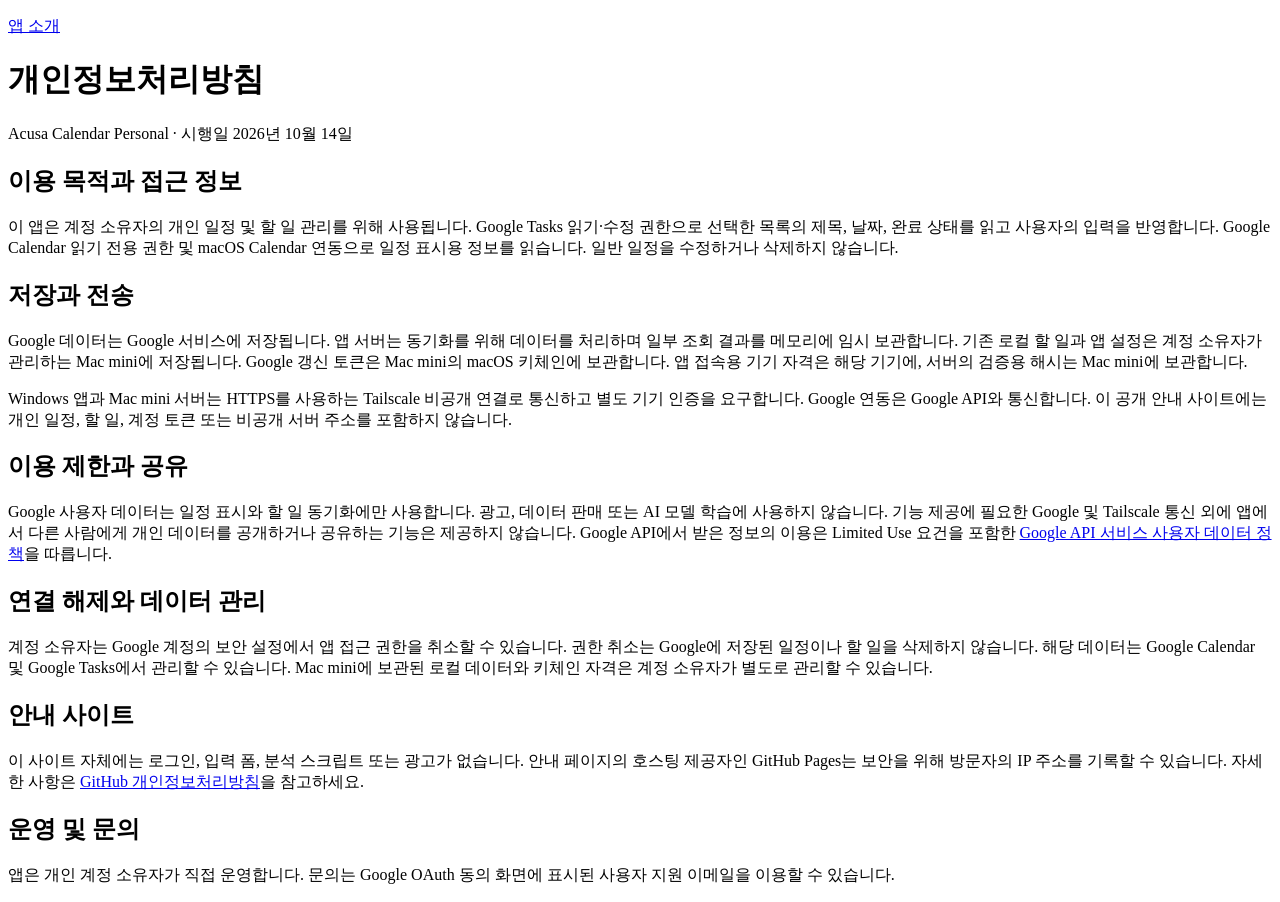
==== privacy.html @ 93000d71 "Publish app information and privacy policy" ====
<!doctype html>
<html lang="ko">
<meta charset="utf-8">
<meta name="viewport" content="width=device-width,initial-scale=1">
<title>개인정보처리방침 · Acusa Calendar Personal</title>
<link rel="stylesheet" href="style.css">
<main>
  <p><a href="index.html">앱 소개</a></p>
  <h1>개인정보처리방침</h1>
  <p>Acusa Calendar Personal · 시행일 2026년 10월 14일</p>
  <h2>이용 목적과 접근 정보</h2>
  <p>이 앱은 계정 소유자의 개인 일정 및 할 일 관리를 위해 사용됩니다. Google Tasks 읽기·수정 권한으로 선택한 목록의 제목, 날짜, 완료 상태를 읽고 사용자의 입력을 반영합니다. Google Calendar 읽기 전용 권한 및 macOS Calendar 연동으로 일정 표시용 정보를 읽습니다. 일반 일정을 수정하거나 삭제하지 않습니다.</p>
  <h2>저장과 전송</h2>
  <p>Google 데이터는 Google 서비스에 저장됩니다. 앱 서버는 동기화를 위해 데이터를 처리하며 일부 조회 결과를 메모리에 임시 보관합니다. 기존 로컬 할 일과 앱 설정은 계정 소유자가 관리하는 Mac mini에 저장됩니다. Google 갱신 토큰은 Mac mini의 macOS 키체인에 보관합니다. 앱 접속용 기기 자격은 해당 기기에, 서버의 검증용 해시는 Mac mini에 보관합니다.</p>
  <p>Windows 앱과 Mac mini 서버는 HTTPS를 사용하는 Tailscale 비공개 연결로 통신하고 별도 기기 인증을 요구합니다. Google 연동은 Google API와 통신합니다. 이 공개 안내 사이트에는 개인 일정, 할 일, 계정 토큰 또는 비공개 서버 주소를 포함하지 않습니다.</p>
  <h2>이용 제한과 공유</h2>
  <p>Google 사용자 데이터는 일정 표시와 할 일 동기화에만 사용합니다. 광고, 데이터 판매 또는 AI 모델 학습에 사용하지 않습니다. 기능 제공에 필요한 Google 및 Tailscale 통신 외에 앱에서 다른 사람에게 개인 데이터를 공개하거나 공유하는 기능은 제공하지 않습니다. Google API에서 받은 정보의 이용은 Limited Use 요건을 포함한 <a href="https://developers.google.com/terms/api-services-user-data-policy">Google API 서비스 사용자 데이터 정책</a>을 따릅니다.</p>
  <h2>연결 해제와 데이터 관리</h2>
  <p>계정 소유자는 Google 계정의 보안 설정에서 앱 접근 권한을 취소할 수 있습니다. 권한 취소는 Google에 저장된 일정이나 할 일을 삭제하지 않습니다. 해당 데이터는 Google Calendar 및 Google Tasks에서 관리할 수 있습니다. Mac mini에 보관된 로컬 데이터와 키체인 자격은 계정 소유자가 별도로 관리할 수 있습니다.</p>
  <h2>안내 사이트</h2>
  <p>이 사이트 자체에는 로그인, 입력 폼, 분석 스크립트 또는 광고가 없습니다. 안내 페이지의 호스팅 제공자인 GitHub Pages는 보안을 위해 방문자의 IP 주소를 기록할 수 있습니다. 자세한 사항은 <a href="https://docs.github.com/en/site-policy/privacy-policies/github-general-privacy-statement">GitHub 개인정보처리방침</a>을 참고하세요.</p>
  <h2>운영 및 문의</h2>
  <p>앱은 개인 계정 소유자가 직접 운영합니다. 문의는 Google OAuth 동의 화면에 표시된 사용자 지원 이메일을 이용할 수 있습니다.</p>
</main>
</html>
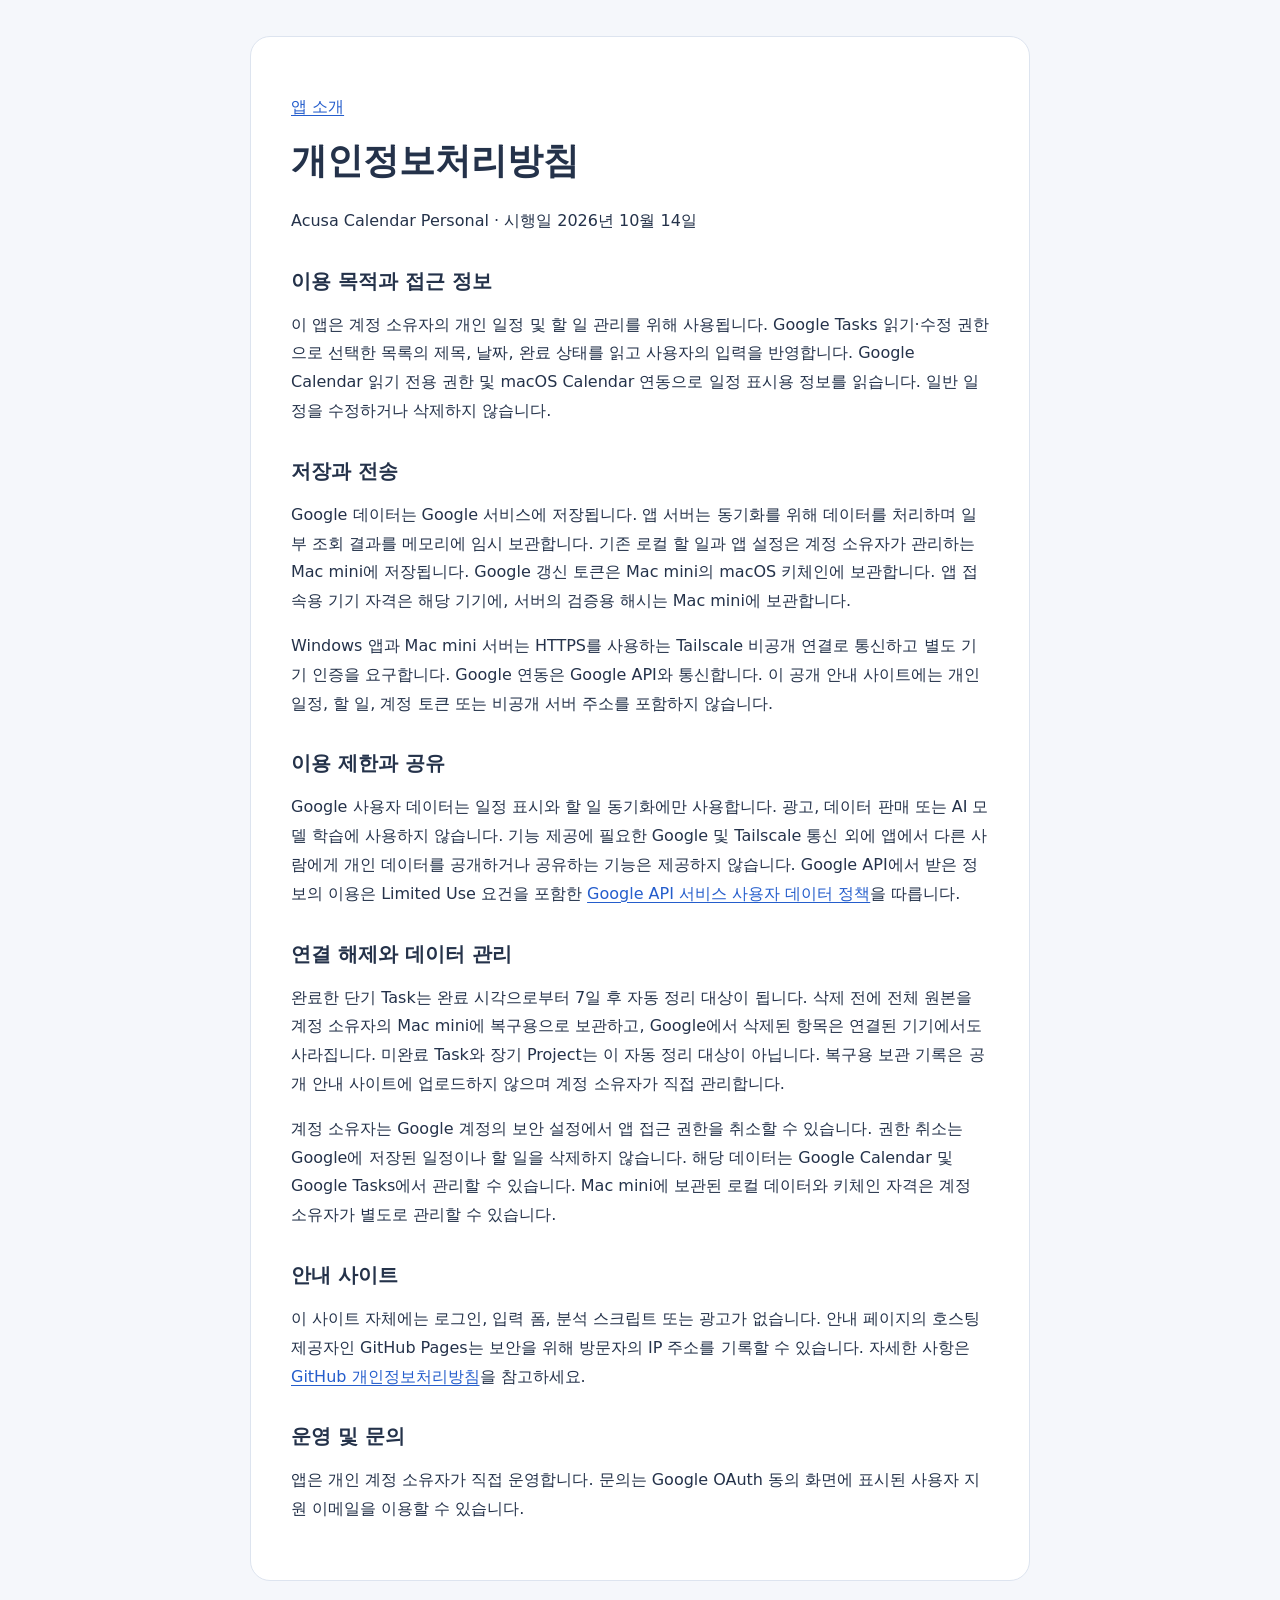
==== commit 2ab46408: "Document completed short-task retention and private recovery backups" ====
--- a/privacy.html
+++ b/privacy.html
@@ -16,6 +16,7 @@
   <h2>이용 제한과 공유</h2>
   <p>Google 사용자 데이터는 일정 표시와 할 일 동기화에만 사용합니다. 광고, 데이터 판매 또는 AI 모델 학습에 사용하지 않습니다. 기능 제공에 필요한 Google 및 Tailscale 통신 외에 앱에서 다른 사람에게 개인 데이터를 공개하거나 공유하는 기능은 제공하지 않습니다. Google API에서 받은 정보의 이용은 Limited Use 요건을 포함한 <a href="https://developers.google.com/terms/api-services-user-data-policy">Google API 서비스 사용자 데이터 정책</a>을 따릅니다.</p>
   <h2>연결 해제와 데이터 관리</h2>
+  <p>완료한 단기 Task는 완료 시각으로부터 7일 후 자동 정리 대상이 됩니다. 삭제 전에 전체 원본을 계정 소유자의 Mac mini에 복구용으로 보관하고, Google에서 삭제된 항목은 연결된 기기에서도 사라집니다. 미완료 Task와 장기 Project는 이 자동 정리 대상이 아닙니다. 복구용 보관 기록은 공개 안내 사이트에 업로드하지 않으며 계정 소유자가 직접 관리합니다.</p>
   <p>계정 소유자는 Google 계정의 보안 설정에서 앱 접근 권한을 취소할 수 있습니다. 권한 취소는 Google에 저장된 일정이나 할 일을 삭제하지 않습니다. 해당 데이터는 Google Calendar 및 Google Tasks에서 관리할 수 있습니다. Mac mini에 보관된 로컬 데이터와 키체인 자격은 계정 소유자가 별도로 관리할 수 있습니다.</p>
   <h2>안내 사이트</h2>
   <p>이 사이트 자체에는 로그인, 입력 폼, 분석 스크립트 또는 광고가 없습니다. 안내 페이지의 호스팅 제공자인 GitHub Pages는 보안을 위해 방문자의 IP 주소를 기록할 수 있습니다. 자세한 사항은 <a href="https://docs.github.com/en/site-policy/privacy-policies/github-general-privacy-statement">GitHub 개인정보처리방침</a>을 참고하세요.</p>
--- a/style.css
+++ b/style.css
@@ -0,0 +1,2 @@
+:root{color-scheme:light;font-family:system-ui,-apple-system,"Segoe UI",sans-serif;color:#24324a;background:#f5f7fb}
+*{box-sizing:border-box}body{margin:0;padding:36px 20px}main{max-width:780px;margin:auto;padding:40px;background:white;border:1px solid #dde4ef;border-radius:20px}h1{font-size:clamp(26px,5vw,36px);line-height:1.25;margin:12px 0 24px}h2{font-size:20px;margin:32px 0 12px}p,li{line-height:1.8}li{margin:8px 0}.label{color:#566f9e;font-weight:600}a{color:#245dcc;text-underline-offset:3px}a:focus-visible{outline:3px solid #245dcc;outline-offset:4px}@media(max-width:540px){body{padding:16px}main{padding:24px}}
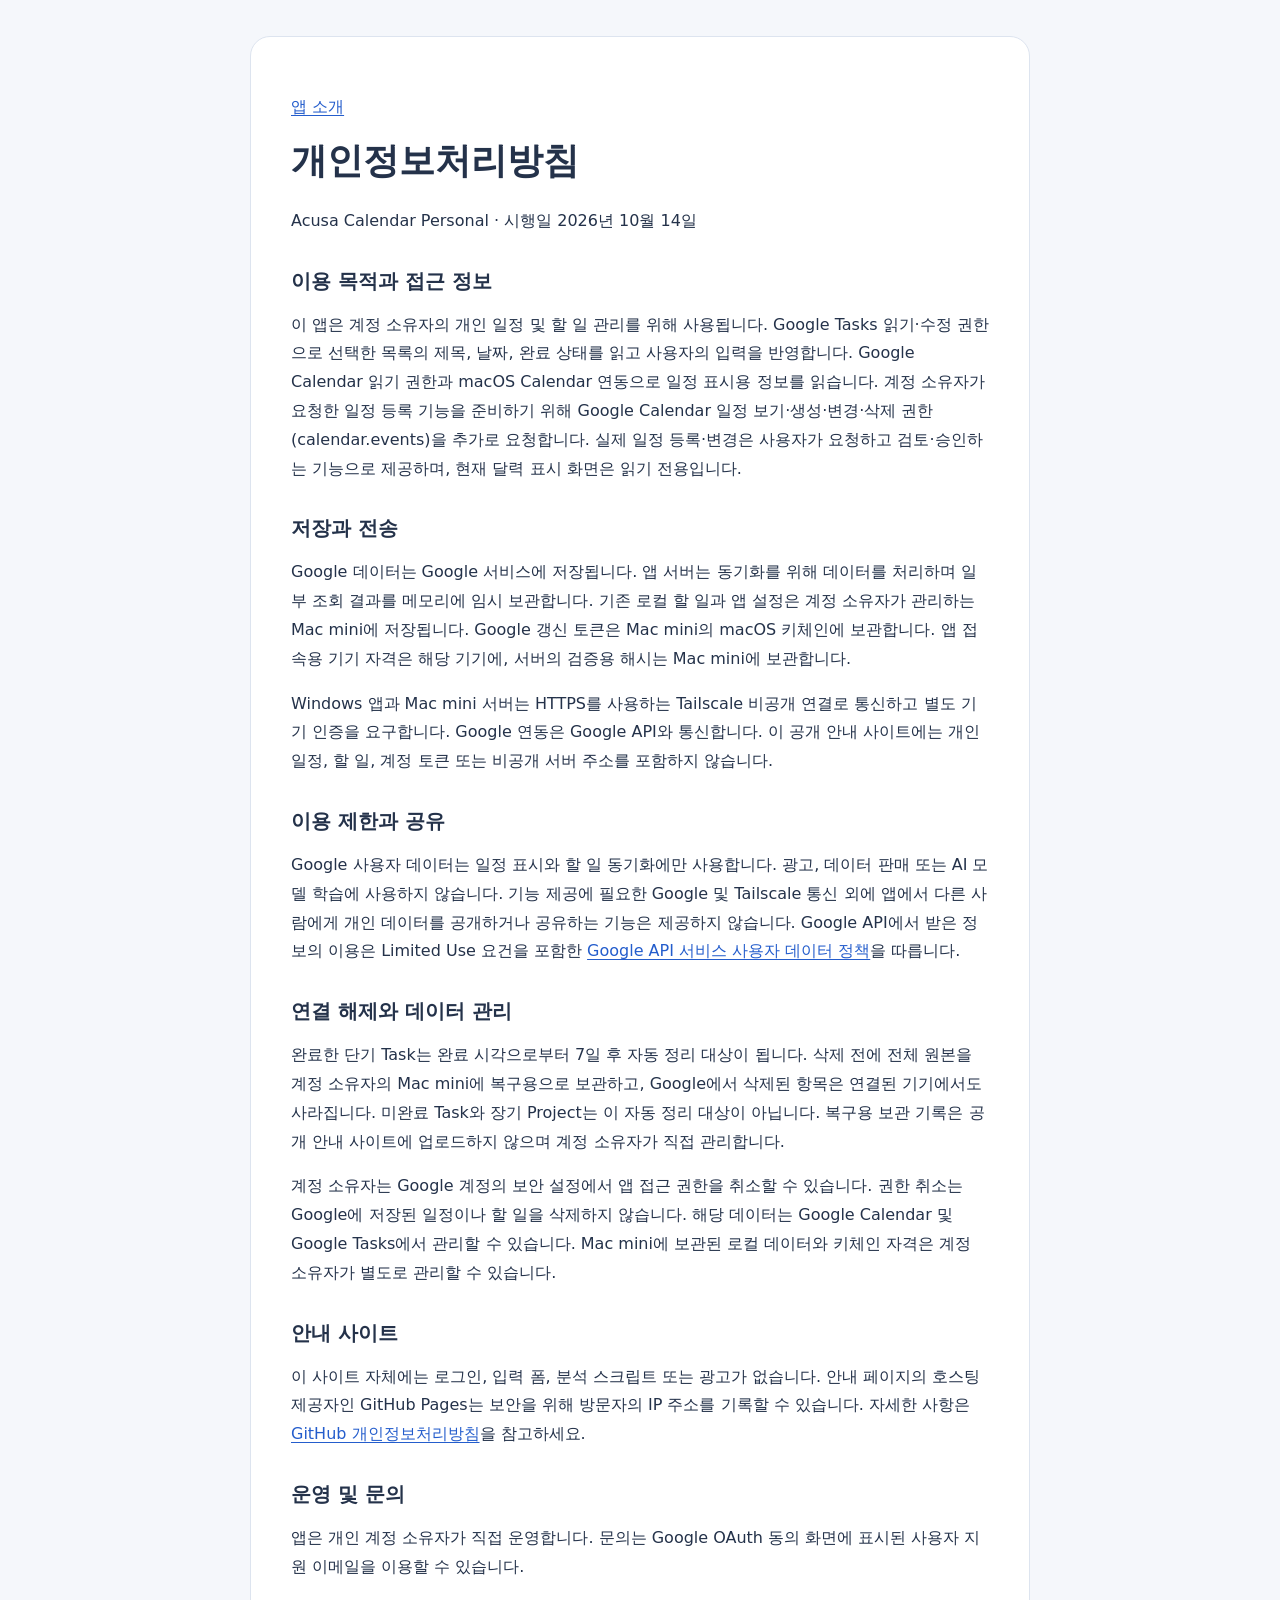
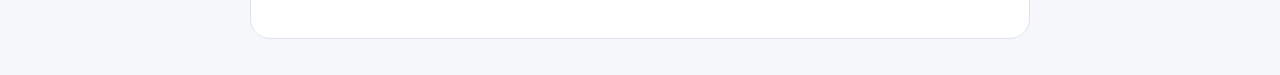
==== commit 93d45764: "Describe user-authorized Calendar event write permission" ====
--- a/privacy.html
+++ b/privacy.html
@@ -9,7 +9,7 @@
   <h1>개인정보처리방침</h1>
   <p>Acusa Calendar Personal · 시행일 2026년 10월 14일</p>
   <h2>이용 목적과 접근 정보</h2>
-  <p>이 앱은 계정 소유자의 개인 일정 및 할 일 관리를 위해 사용됩니다. Google Tasks 읽기·수정 권한으로 선택한 목록의 제목, 날짜, 완료 상태를 읽고 사용자의 입력을 반영합니다. Google Calendar 읽기 전용 권한 및 macOS Calendar 연동으로 일정 표시용 정보를 읽습니다. 일반 일정을 수정하거나 삭제하지 않습니다.</p>
+  <p>이 앱은 계정 소유자의 개인 일정 및 할 일 관리를 위해 사용됩니다. Google Tasks 읽기·수정 권한으로 선택한 목록의 제목, 날짜, 완료 상태를 읽고 사용자의 입력을 반영합니다. Google Calendar 읽기 권한과 macOS Calendar 연동으로 일정 표시용 정보를 읽습니다. 계정 소유자가 요청한 일정 등록 기능을 준비하기 위해 Google Calendar 일정 보기·생성·변경·삭제 권한(calendar.events)을 추가로 요청합니다. 실제 일정 등록·변경은 사용자가 요청하고 검토·승인하는 기능으로 제공하며, 현재 달력 표시 화면은 읽기 전용입니다.</p>
   <h2>저장과 전송</h2>
   <p>Google 데이터는 Google 서비스에 저장됩니다. 앱 서버는 동기화를 위해 데이터를 처리하며 일부 조회 결과를 메모리에 임시 보관합니다. 기존 로컬 할 일과 앱 설정은 계정 소유자가 관리하는 Mac mini에 저장됩니다. Google 갱신 토큰은 Mac mini의 macOS 키체인에 보관합니다. 앱 접속용 기기 자격은 해당 기기에, 서버의 검증용 해시는 Mac mini에 보관합니다.</p>
   <p>Windows 앱과 Mac mini 서버는 HTTPS를 사용하는 Tailscale 비공개 연결로 통신하고 별도 기기 인증을 요구합니다. Google 연동은 Google API와 통신합니다. 이 공개 안내 사이트에는 개인 일정, 할 일, 계정 토큰 또는 비공개 서버 주소를 포함하지 않습니다.</p>
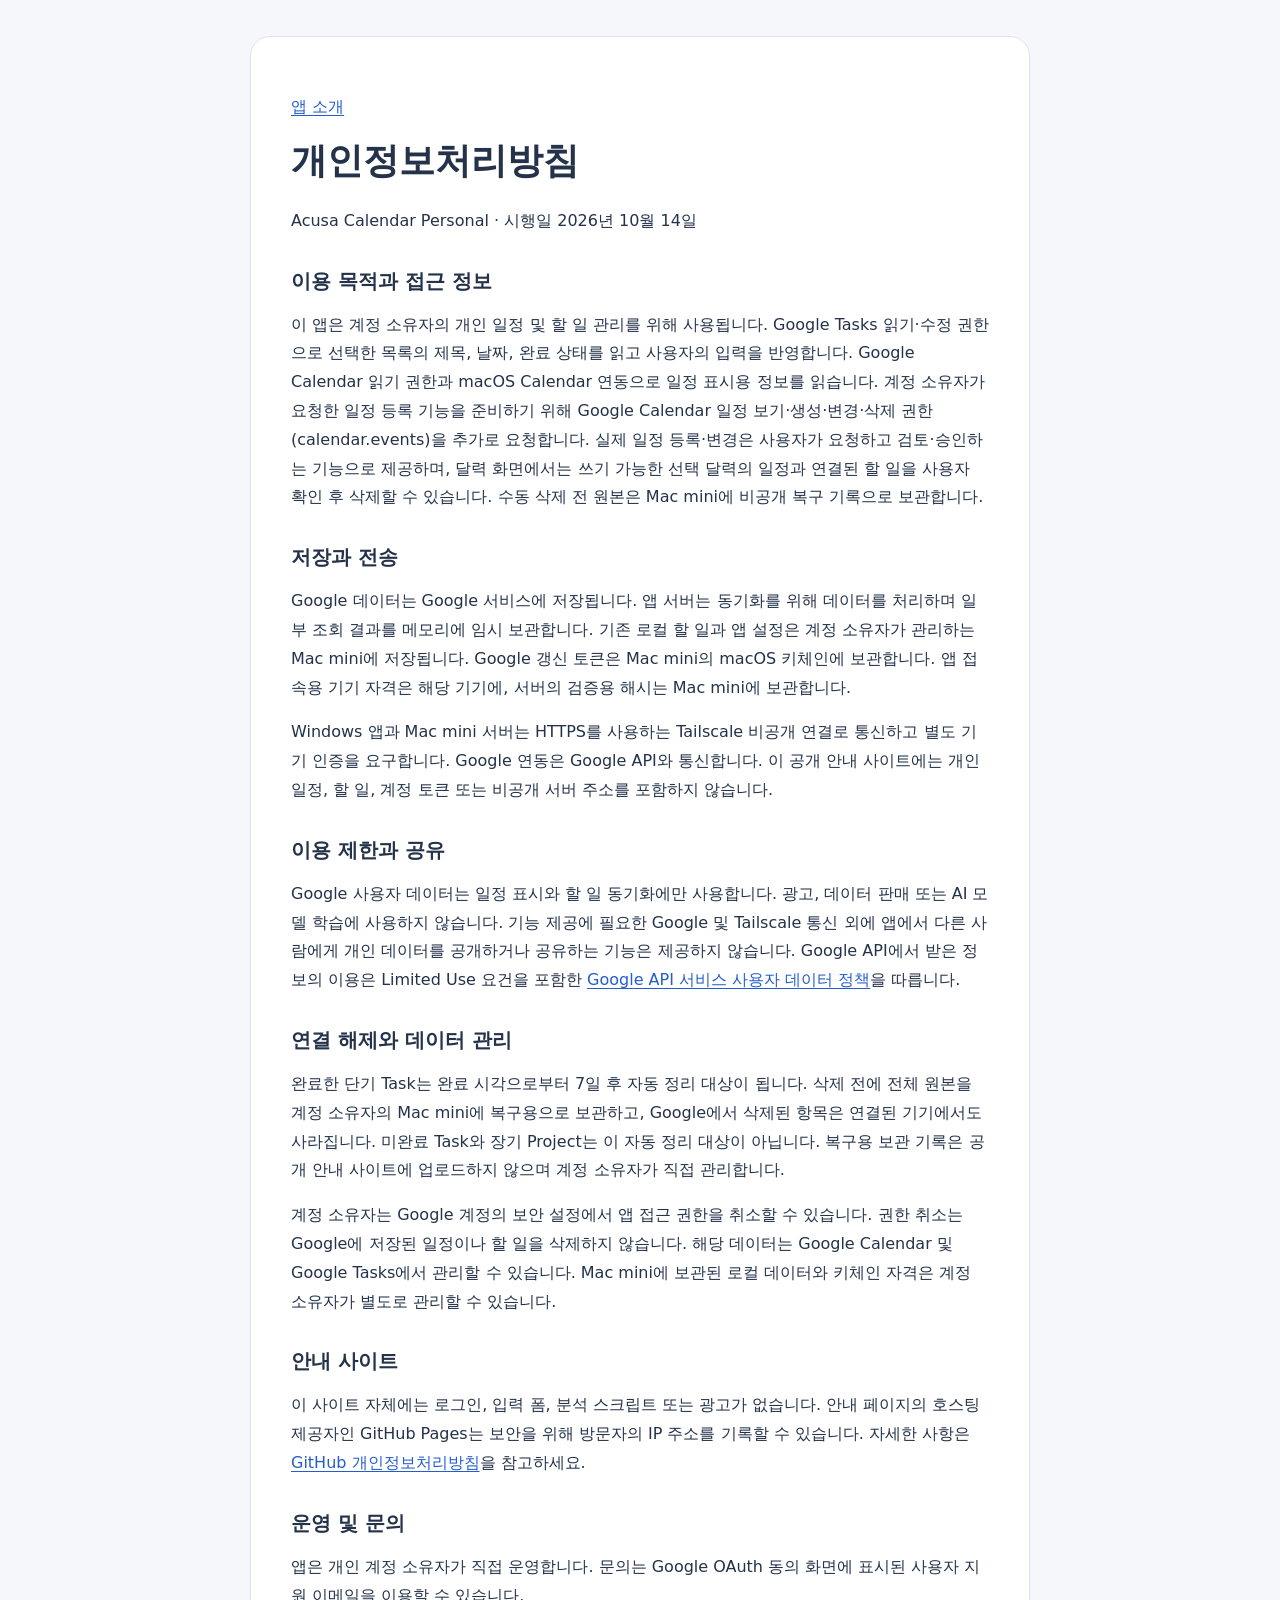
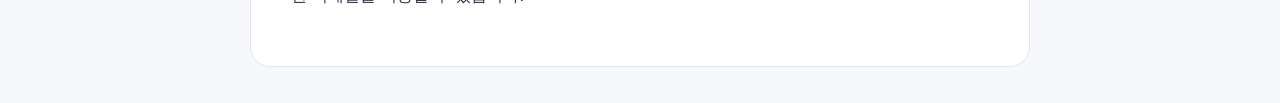
==== commit 9958942b: "Describe user-confirmed deletion with private recovery backups" ====
--- a/privacy.html
+++ b/privacy.html
@@ -9,7 +9,7 @@
   <h1>개인정보처리방침</h1>
   <p>Acusa Calendar Personal · 시행일 2026년 10월 14일</p>
   <h2>이용 목적과 접근 정보</h2>
-  <p>이 앱은 계정 소유자의 개인 일정 및 할 일 관리를 위해 사용됩니다. Google Tasks 읽기·수정 권한으로 선택한 목록의 제목, 날짜, 완료 상태를 읽고 사용자의 입력을 반영합니다. Google Calendar 읽기 권한과 macOS Calendar 연동으로 일정 표시용 정보를 읽습니다. 계정 소유자가 요청한 일정 등록 기능을 준비하기 위해 Google Calendar 일정 보기·생성·변경·삭제 권한(calendar.events)을 추가로 요청합니다. 실제 일정 등록·변경은 사용자가 요청하고 검토·승인하는 기능으로 제공하며, 현재 달력 표시 화면은 읽기 전용입니다.</p>
+  <p>이 앱은 계정 소유자의 개인 일정 및 할 일 관리를 위해 사용됩니다. Google Tasks 읽기·수정 권한으로 선택한 목록의 제목, 날짜, 완료 상태를 읽고 사용자의 입력을 반영합니다. Google Calendar 읽기 권한과 macOS Calendar 연동으로 일정 표시용 정보를 읽습니다. 계정 소유자가 요청한 일정 등록 기능을 준비하기 위해 Google Calendar 일정 보기·생성·변경·삭제 권한(calendar.events)을 추가로 요청합니다. 실제 일정 등록·변경은 사용자가 요청하고 검토·승인하는 기능으로 제공하며, 달력 화면에서는 쓰기 가능한 선택 달력의 일정과 연결된 할 일을 사용자 확인 후 삭제할 수 있습니다. 수동 삭제 전 원본은 Mac mini에 비공개 복구 기록으로 보관합니다.</p>
   <h2>저장과 전송</h2>
   <p>Google 데이터는 Google 서비스에 저장됩니다. 앱 서버는 동기화를 위해 데이터를 처리하며 일부 조회 결과를 메모리에 임시 보관합니다. 기존 로컬 할 일과 앱 설정은 계정 소유자가 관리하는 Mac mini에 저장됩니다. Google 갱신 토큰은 Mac mini의 macOS 키체인에 보관합니다. 앱 접속용 기기 자격은 해당 기기에, 서버의 검증용 해시는 Mac mini에 보관합니다.</p>
   <p>Windows 앱과 Mac mini 서버는 HTTPS를 사용하는 Tailscale 비공개 연결로 통신하고 별도 기기 인증을 요구합니다. Google 연동은 Google API와 통신합니다. 이 공개 안내 사이트에는 개인 일정, 할 일, 계정 토큰 또는 비공개 서버 주소를 포함하지 않습니다.</p>
